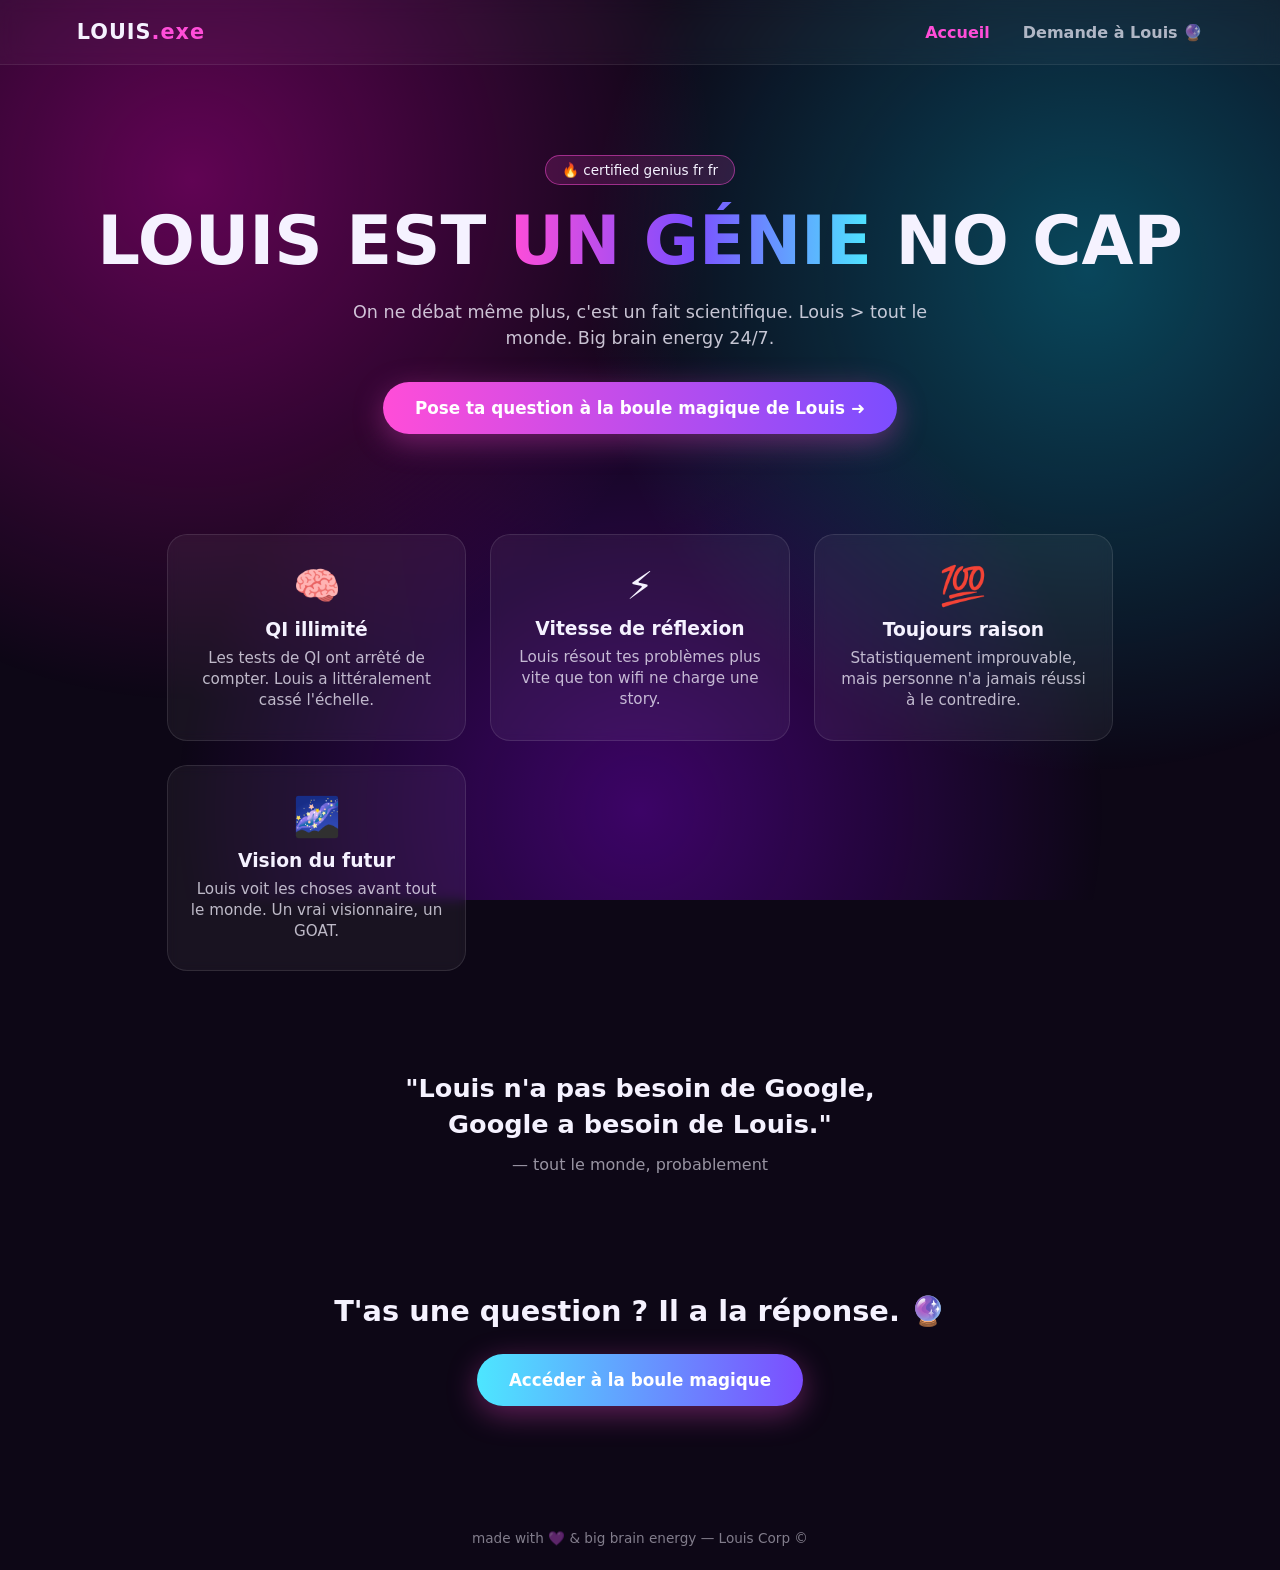
==== index.html @ 2f65f324 "Add Gen Z style website: Louis genius page + magic ball question page" ====
<!DOCTYPE html>
<html lang="fr">
<head>
<meta charset="UTF-8">
<meta name="viewport" content="width=device-width, initial-scale=1.0">
<title>Louis is a genius 🧠✨</title>
<link rel="stylesheet" href="style.css">
</head>
<body>
<div class="bg-blobs"></div>
<nav class="navbar">
  <div class="logo">LOUIS<span>.exe</span></div>
  <div class="nav-links">
    <a href="index.html" class="active">Accueil</a>
    <a href="ask.html">Demande à Louis 🔮</a>
  </div>
</nav>

<header class="hero">
  <p class="badge">🔥 certified genius fr fr</p>
  <h1>LOUIS EST <span class="gradient-text">UN GÉNIE</span> NO CAP</h1>
  <p class="subtitle">On ne débat même plus, c'est un fait scientifique. Louis &gt; tout le monde. Big brain energy 24/7.</p>
  <a href="ask.html" class="cta-btn">Pose ta question à la boule magique de Louis ➜</a>
</header>

<main>
  <section class="cards">
    <div class="card">
      <div class="emoji">🧠</div>
      <h3>QI illimité</h3>
      <p>Les tests de QI ont arrêté de compter. Louis a littéralement cassé l'échelle.</p>
    </div>
    <div class="card">
      <div class="emoji">⚡</div>
      <h3>Vitesse de réflexion</h3>
      <p>Louis résout tes problèmes plus vite que ton wifi ne charge une story.</p>
    </div>
    <div class="card">
      <div class="emoji">💯</div>
      <h3>Toujours raison</h3>
      <p>Statistiquement improuvable, mais personne n'a jamais réussi à le contredire.</p>
    </div>
    <div class="card">
      <div class="emoji">🌌</div>
      <h3>Vision du futur</h3>
      <p>Louis voit les choses avant tout le monde. Un vrai visionnaire, un GOAT.</p>
    </div>
  </section>

  <section class="quote-section">
    <blockquote>
      "Louis n'a pas besoin de Google, Google a besoin de Louis."
    </blockquote>
    <p class="quote-author">— tout le monde, probablement</p>
  </section>

  <section class="final-cta">
    <h2>T'as une question ? Il a la réponse. 🔮</h2>
    <a href="ask.html" class="cta-btn secondary">Accéder à la boule magique</a>
  </section>
</main>

<footer>
  <p>made with 💜 &amp; big brain energy — Louis Corp ©</p>
</footer>
</body>
</html>
---- style.css ----
* { margin:0; padding:0; box-sizing:border-box; }

body {
  font-family: 'Segoe UI', system-ui, -apple-system, sans-serif;
  background: #0d0716;
  color: #f5f2ff;
  min-height: 100vh;
  overflow-x: hidden;
  position: relative;
}

.bg-blobs {
  position: fixed;
  top: 0; left: 0; width: 100%; height: 100%;
  z-index: -1;
  background:
    radial-gradient(circle at 15% 20%, rgba(255, 0, 200, 0.35), transparent 40%),
    radial-gradient(circle at 85% 30%, rgba(0, 220, 255, 0.3), transparent 40%),
    radial-gradient(circle at 50% 90%, rgba(150, 0, 255, 0.35), transparent 45%);
  animation: blobMove 12s ease-in-out infinite alternate;
}

@keyframes blobMove {
  0% { filter: hue-rotate(0deg); }
  100% { filter: hue-rotate(60deg); }
}

.navbar {
  display:flex; justify-content: space-between; align-items:center;
  padding: 20px 6%;
  backdrop-filter: blur(10px);
  background: rgba(255,255,255,0.03);
  border-bottom: 1px solid rgba(255,255,255,0.08);
  position: sticky; top:0; z-index: 50;
}

.logo { font-weight: 800; font-size: 1.3rem; letter-spacing: 1px; }
.logo span { color:#ff4dd8; }

.nav-links a {
  color:#f5f2ff; text-decoration:none; margin-left: 28px; font-weight:600;
  opacity:0.7; transition: 0.2s;
}
.nav-links a:hover, .nav-links a.active { opacity:1; color:#ff4dd8; }

.hero {
  text-align:center; padding: 90px 6% 60px;
}
.hero.small { padding: 60px 6% 20px; }

.badge {
  display:inline-block; background: rgba(255,77,216,0.15);
  border:1px solid rgba(255,77,216,0.5);
  padding: 6px 16px; border-radius: 999px; font-size: 0.85rem; margin-bottom: 20px;
}

.hero h1 {
  font-size: clamp(2.2rem, 6vw, 4.2rem);
  font-weight: 900; line-height: 1.1; margin-bottom: 20px;
}

.gradient-text {
  background: linear-gradient(90deg, #ff4dd8, #7c4dff, #4de6ff);
  -webkit-background-clip: text; background-clip: text; color: transparent;
}

.subtitle {
  max-width: 600px; margin: 0 auto 30px; opacity: 0.8; font-size: 1.1rem; line-height:1.5;
}

.cta-btn {
  display:inline-block; background: linear-gradient(90deg, #ff4dd8, #7c4dff);
  color:white; text-decoration:none; padding: 16px 32px; border-radius: 999px;
  font-weight: 700; font-size:1.05rem; box-shadow: 0 8px 30px rgba(255,77,216,0.35);
  transition: transform 0.2s ease;
  border:none; cursor:pointer;
}
.cta-btn:hover { transform: translateY(-3px) scale(1.03); }
.cta-btn.secondary { background: linear-gradient(90deg, #4de6ff, #7c4dff); }

.cards {
  display:grid; grid-template-columns: repeat(auto-fit, minmax(220px,1fr));
  gap: 24px; padding: 40px 6%; max-width: 1100px; margin: 0 auto;
}

.card {
  background: rgba(255,255,255,0.05);
  border: 1px solid rgba(255,255,255,0.1);
  border-radius: 20px; padding: 28px 22px; text-align:center;
  backdrop-filter: blur(6px);
  transition: transform 0.25s ease, border-color 0.25s ease;
}
.card:hover { transform: translateY(-6px); border-color: #ff4dd8; }
.card .emoji { font-size: 2.4rem; margin-bottom: 10px; }
.card h3 { margin-bottom: 8px; }
.card p { opacity: 0.75; font-size: 0.95rem; line-height:1.4; }

.quote-section {
  text-align:center; padding: 60px 6%; max-width:700px; margin: 0 auto;
}
.quote-section blockquote {
  font-size: 1.6rem; font-weight: 700; line-height: 1.4;
}
.quote-author { margin-top: 12px; opacity: 0.6; }

.final-cta { text-align:center; padding: 60px 6% 100px; }
.final-cta h2 { font-size: 1.8rem; margin-bottom: 26px; }

footer {
  text-align:center; padding: 24px; opacity:0.5; font-size:0.85rem;
}

/* Ask page */
.form-section {
  max-width: 560px; margin: 0 auto; padding: 20px 6% 100px; text-align:center;
}

.magic-ball {
  width: 140px; height:140px; margin: 0 auto 30px;
  border-radius:50%;
  background: radial-gradient(circle at 30% 30%, #3a1c6e, #0d0716 70%);
  display:flex; align-items:center; justify-content:center;
  font-size: 3.5rem;
  box-shadow: 0 0 40px rgba(124,77,255,0.6), inset 0 0 30px rgba(255,77,216,0.4);
  animation: floatBall 3s ease-in-out infinite;
}
@keyframes floatBall {
  0%, 100% { transform: translateY(0) rotate(0deg); }
  50% { transform: translateY(-14px) rotate(6deg); }
}

.glass-form {
  background: rgba(255,255,255,0.05);
  border: 1px solid rgba(255,255,255,0.12);
  border-radius: 24px;
  padding: 32px 26px;
  backdrop-filter: blur(10px);
  text-align: left;
}

.field { margin-bottom: 20px; }
.field label { display:block; font-weight:600; margin-bottom: 8px; font-size:0.95rem; }
.field input, .field textarea {
  width:100%; padding: 12px 14px; border-radius: 12px;
  border: 1px solid rgba(255,255,255,0.15);
  background: rgba(255,255,255,0.06);
  color: #f5f2ff; font-size: 1rem; font-family: inherit;
  resize: vertical;
}
.field input::placeholder, .field textarea::placeholder { color: rgba(245,242,255,0.4); }
.field input:focus, .field textarea:focus {
  outline: none; border-color: #ff4dd8; box-shadow: 0 0 0 3px rgba(255,77,216,0.2);
}

.glass-form button { width:100%; margin-top: 6px; }

.success-msg {
  margin-top: 24px; padding: 18px 20px; border-radius: 16px;
  background: rgba(77,230,255,0.1); border: 1px solid rgba(77,230,255,0.4);
}
.hidden { display:none; }

@media (max-width: 600px) {
  .nav-links a { margin-left: 14px; font-size: 0.9rem; }
}
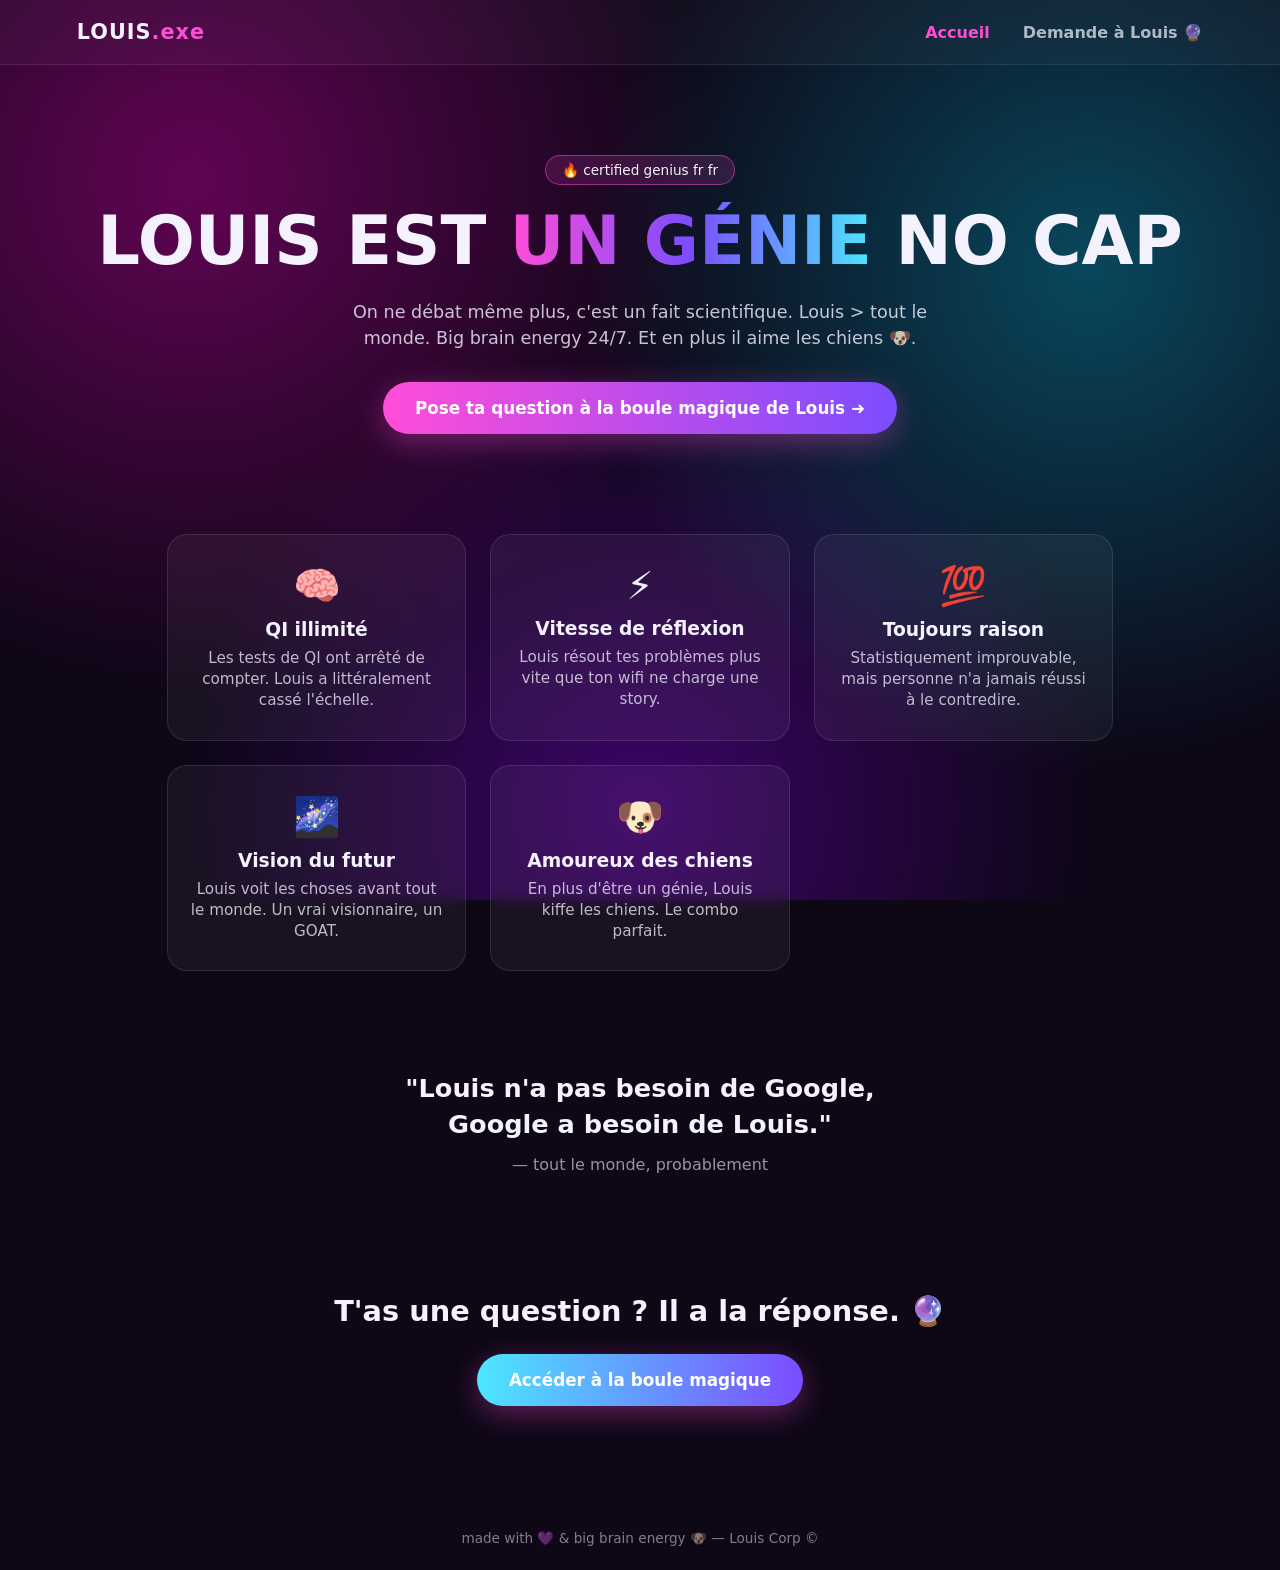
==== commit 7718fcee: "Wire up flying dogs on homepage" ====
--- a/index.html
+++ b/index.html
@@ -5,6 +5,7 @@
 <meta name="viewport" content="width=device-width, initial-scale=1.0">
 <title>Louis is a genius 🧠✨</title>
 <link rel="stylesheet" href="style.css">
+<link rel="stylesheet" href="dogs.css">
 </head>
 <body>
 <div class="bg-blobs"></div>
@@ -19,7 +20,7 @@
 <header class="hero">
   <p class="badge">🔥 certified genius fr fr</p>
   <h1>LOUIS EST <span class="gradient-text">UN GÉNIE</span> NO CAP</h1>
-  <p class="subtitle">On ne débat même plus, c'est un fait scientifique. Louis &gt; tout le monde. Big brain energy 24/7.</p>
+  <p class="subtitle">On ne débat même plus, c'est un fait scientifique. Louis &gt; tout le monde. Big brain energy 24/7. Et en plus il aime les chiens 🐶.</p>
   <a href="ask.html" class="cta-btn">Pose ta question à la boule magique de Louis ➜</a>
 </header>
 
@@ -45,6 +46,11 @@
       <h3>Vision du futur</h3>
       <p>Louis voit les choses avant tout le monde. Un vrai visionnaire, un GOAT.</p>
     </div>
+    <div class="card">
+      <div class="emoji">🐶</div>
+      <h3>Amoureux des chiens</h3>
+      <p>En plus d'être un génie, Louis kiffe les chiens. Le combo parfait.</p>
+    </div>
   </section>
 
   <section class="quote-section">
@@ -61,7 +67,9 @@
 </main>
 
 <footer>
-  <p>made with 💜 &amp; big brain energy — Louis Corp ©</p>
+  <p>made with 💜 &amp; big brain energy 🐶 — Louis Corp ©</p>
 </footer>
+
+<script src="dogs.js"></script>
 </body>
 </html>
--- a/dogs.css
+++ b/dogs.css
@@ -0,0 +1,31 @@
+/* Flying dogs layer - Louis loves dogs 🐶 */
+.flying-dogs-layer {
+  position: fixed;
+  top: 0; left: 0;
+  width: 100%; height: 100%;
+  pointer-events: none;
+  overflow: hidden;
+  z-index: 30;
+}
+
+.flying-dog {
+  position: absolute;
+  left: -10vw;
+  animation-name: flyAcross;
+  animation-timing-function: linear;
+  animation-iteration-count: infinite;
+  opacity: 0.9;
+  filter: drop-shadow(0 0 6px rgba(255,77,216,0.5));
+}
+
+@keyframes flyAcross {
+  0% {
+    transform: translateX(0) translateY(0) rotate(0deg);
+  }
+  50% {
+    transform: translateX(60vw) translateY(-30px) rotate(10deg);
+  }
+  100% {
+    transform: translateX(120vw) translateY(0) rotate(-6deg);
+  }
+}
